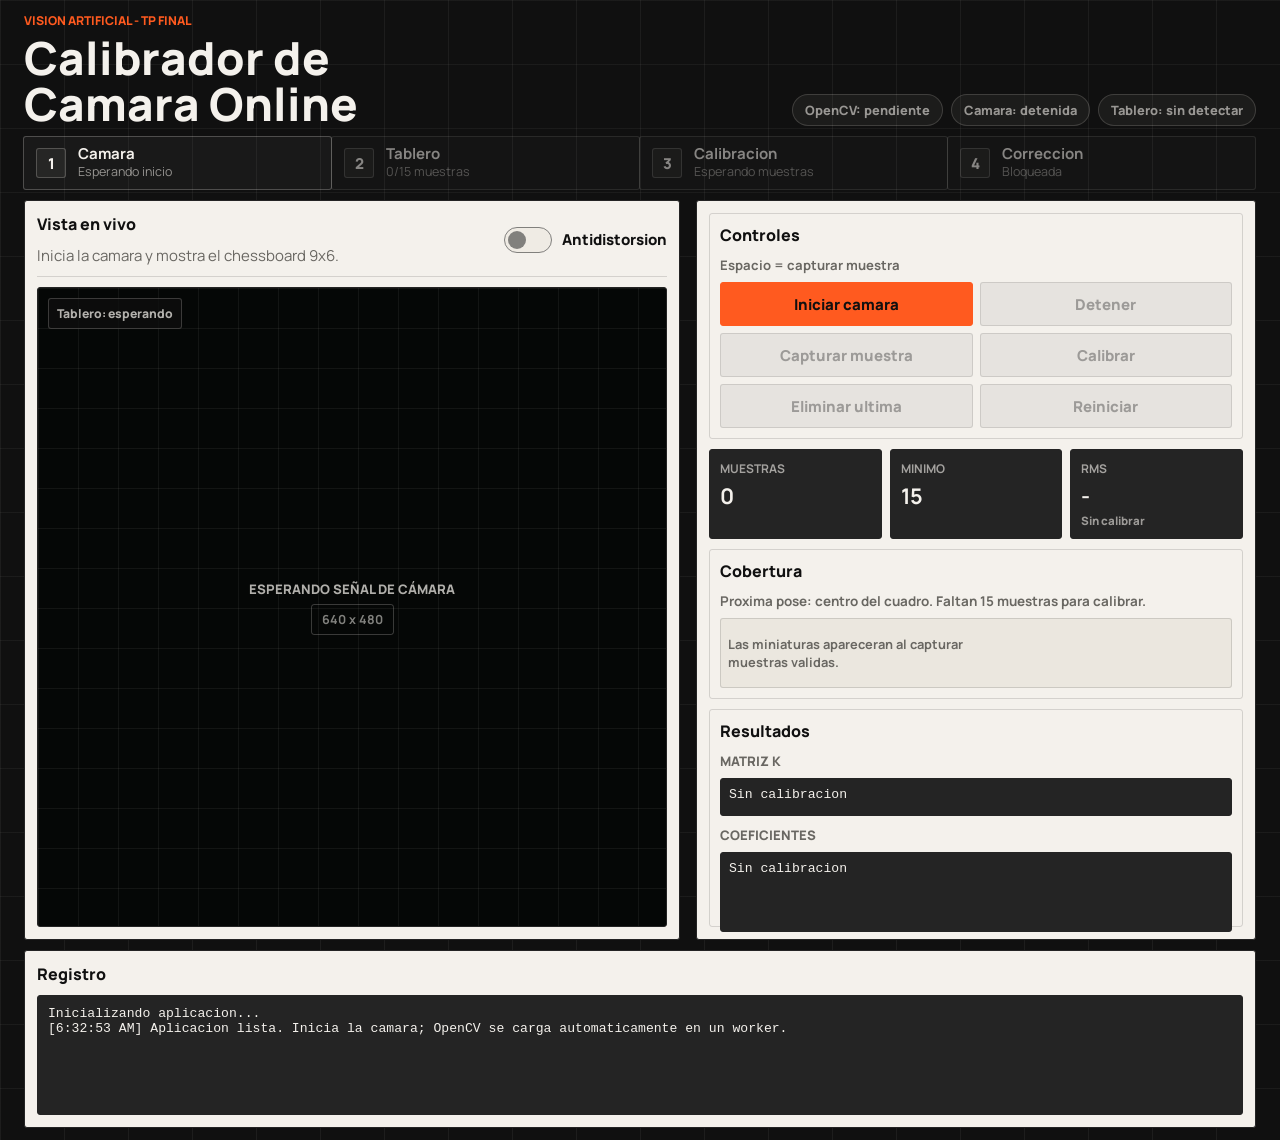
==== index.html @ 1c12c33b "init" ====
<!DOCTYPE html>
<html lang="es">
<head>
    <meta charset="UTF-8">
    <meta name="viewport" content="width=device-width, initial-scale=1.0">
    <title>Calibrador de Camara Online</title>
    <link rel="stylesheet" href="styles.css">
</head>
<body>
    <header class="app-header">
        <div>
            <p class="eyebrow">Vision Artificial - TP Final</p>
            <h1>Calibrador de Camara Online</h1>
        </div>
        <div class="status-stack" aria-live="polite">
            <span class="status-pill" id="opencvStatus">OpenCV: cargando</span>
            <span class="status-pill muted" id="cameraStatus">Camara: detenida</span>
            <span class="status-pill muted" id="boardStatus">Tablero: sin detectar</span>
        </div>
    </header>

    <section class="flow-strip" aria-label="Flujo de trabajo">
        <div class="flow-step active" data-step="camera">
            <span>1</span>
            <strong>Camara</strong>
            <small>Esperando inicio</small>
        </div>
        <div class="flow-step" data-step="board">
            <span>2</span>
            <strong>Tablero</strong>
            <small>0/15 muestras</small>
        </div>
        <div class="flow-step" data-step="calibration">
            <span>3</span>
            <strong>Calibracion</strong>
            <small>Esperando muestras</small>
        </div>
        <div class="flow-step" data-step="correction">
            <span>4</span>
            <strong>Correccion</strong>
            <small>Bloqueada</small>
        </div>
    </section>

    <main class="workspace">
        <section class="viewer-panel" aria-label="Vista de camara">
            <div class="viewer-toolbar">
                <div>
                    <h2>Vista en vivo</h2>
                    <p id="viewerHint">Inicia la camara y mostra el chessboard 9x6.</p>
                </div>
                <label class="switch-control" title="Disponible despues de calibrar">
                    <input type="checkbox" id="undistortToggle" disabled>
                    <span class="switch-track" aria-hidden="true"></span>
                    <span>Antidistorsion</span>
                </label>
            </div>

            <div class="canvas-shell">
                <video id="cameraVideo" playsinline muted></video>
                <canvas id="workCanvas" hidden></canvas>
                <canvas id="outputCanvas" width="640" height="480"></canvas>
                <div class="detection-badge" id="detectionBadge">Tablero: esperando</div>
                <div class="canvas-placeholder" aria-hidden="true">
                    <span>Esperando señal de cámara</span>
                    <strong>640 x 480</strong>
                </div>
            </div>

        </section>

        <aside class="side-panel" aria-label="Controles de calibracion">
            <section class="control-group">
                <h2>Controles</h2>
                <p class="control-hint">Espacio = capturar muestra</p>
                <div class="button-grid">
                    <button class="button-primary" id="startCameraBtn" disabled>Iniciar camara</button>
                    <button class="button-secondary" id="stopCameraBtn" disabled>Detener</button>
                    <button class="button-primary" id="captureBtn" disabled>Capturar muestra</button>
                    <button class="button-primary" id="calibrateBtn" disabled>Calibrar</button>
                    <button class="button-secondary" id="undoBtn" disabled>Eliminar ultima</button>
                    <button class="button-secondary" id="resetBtn" disabled>Reiniciar</button>
                </div>
            </section>

            <section class="metrics-grid" aria-label="Estado de muestras">
                <div class="metric-card">
                    <span>Muestras</span>
                    <strong id="sampleCount">0</strong>
                </div>
                <div class="metric-card">
                    <span>Minimo</span>
                    <strong id="minSamples">15</strong>
                </div>
                <div class="metric-card rms-card" id="rmsCard">
                    <span>RMS</span>
                    <strong id="rmsValue">-</strong>
                    <small id="rmsQuality">Sin calibrar</small>
                </div>
            </section>

            <section class="control-group coverage-card">
                <h2>Cobertura</h2>
                <p id="poseHint" class="coverage-hint">Proxima pose: centro del cuadro.</p>
                <div class="sample-strip" id="sampleStrip" aria-label="Muestras capturadas">
                    <span class="empty-strip">Las miniaturas apareceran al capturar muestras validas.</span>
                </div>
            </section>

            <section class="control-group results-card">
                <h2>Resultados</h2>
                <div class="result-box">
                    <h3>Matriz K</h3>
                    <div class="matrix-box empty" id="cameraMatrix">Sin calibracion</div>
                </div>
                <div class="result-box">
                    <h3>Coeficientes</h3>
                    <div class="coeff-grid empty" id="distCoeffs">Sin calibracion</div>
                </div>
            </section>
        </aside>
    </main>

    <section class="log-panel" aria-label="Registro de eventos">
        <h2>Registro</h2>
        <pre id="logOutput">Inicializando aplicacion...</pre>
    </section>

    <script type="module" src="js/main.js"></script>
</body>
</html>
---- styles.css ----
@import url('https://fonts.googleapis.com/css2?family=Manrope:wght@500;600;700;800&display=swap');

:root {
    color-scheme: light;
    --page-max: 1880px;
    --page-pad: 24px;
    --bg: #101010;
    --surface: #f4f1ec;
    --surface-soft: #ebe7df;
    --ink: #101010;
    --ink-on-dark: #f4f1ec;
    --muted: #696762;
    --line: #242424;
    --line-soft: rgba(16, 16, 16, 0.14);
    --accent: #ff5a1f;
    --accent-strong: #d8440b;
    --warn: #a95b00;
    --ok: #237a43;
    --danger: #b62525;
    --shadow: none;
    --radius: 3px;
}

* {
    box-sizing: border-box;
}

body {
    min-height: 100vh;
    margin: 0;
    font-family: 'Manrope', sans-serif;
    font-size: 15px;
    color: var(--ink-on-dark);
    background:
        linear-gradient(90deg, rgba(244, 241, 236, 0.06) 1px, transparent 1px),
        linear-gradient(180deg, rgba(244, 241, 236, 0.05) 1px, transparent 1px),
        var(--bg);
    background-size: 64px 64px, 64px 64px, auto;
}

button {
    min-height: 44px;
    border: 1px solid var(--line);
    border-radius: var(--radius);
    padding: 0 16px;
    font: inherit;
    font-weight: 800;
    color: var(--ink-on-dark);
    background: var(--line);
    cursor: pointer;
    transition: background 120ms ease, border-color 120ms ease, color 120ms ease;
}

button:hover:not(:disabled) {
    border-color: var(--accent);
    color: var(--ink);
    background: var(--accent);
}

.button-primary:not(:disabled) {
    border-color: var(--accent);
    color: var(--ink);
    background: var(--accent);
}

.button-primary:hover:not(:disabled) {
    border-color: var(--ink-on-dark);
    color: var(--ink-on-dark);
    background: var(--line);
}

.button-primary.is-ready:not(:disabled) {
    box-shadow: inset 0 0 0 2px var(--ink), 0 0 0 2px rgba(255, 90, 31, 0.32);
}

.button-secondary:not(:disabled) {
    color: var(--ink);
    background: transparent;
}

.button-secondary:hover:not(:disabled) {
    border-color: var(--line);
    color: var(--ink-on-dark);
    background: var(--line);
}

button:disabled {
    border-color: rgba(16, 16, 16, 0.12);
    color: rgba(16, 16, 16, 0.34);
    background: rgba(16, 16, 16, 0.06);
    cursor: not-allowed;
}

.app-header {
    display: flex;
    align-items: flex-end;
    justify-content: space-between;
    gap: 24px;
    max-width: var(--page-max);
    margin: 0 auto;
    padding: 12px var(--page-pad) 10px;
}

.eyebrow {
    margin: 0 0 6px;
    font-size: 0.76rem;
    font-weight: 800;
    letter-spacing: 0;
    color: var(--accent);
    text-transform: uppercase;
}

h1,
h2,
h3,
p {
    margin-top: 0;
}

h1 {
    margin-bottom: 0;
    max-width: 9em;
    font-size: 2.85rem;
    font-weight: 800;
    line-height: 1;
}

h2 {
    margin-bottom: 10px;
    font-size: 1rem;
    font-weight: 800;
}

h3 {
    margin-bottom: 8px;
    font-size: 0.82rem;
    font-weight: 800;
    color: var(--muted);
    text-transform: uppercase;
}

.status-stack {
    display: flex;
    flex-wrap: wrap;
    justify-content: flex-end;
    gap: 8px;
}

.status-pill {
    display: inline-flex;
    align-items: center;
    min-height: 32px;
    border: 1px solid rgba(244, 241, 236, 0.2);
    border-radius: 999px;
    padding: 0 12px;
    font-size: 0.8rem;
    font-weight: 800;
    color: #a7e8b8;
    background: rgba(35, 122, 67, 0.18);
}

.status-pill.muted {
    border-color: rgba(244, 241, 236, 0.16);
    color: rgba(244, 241, 236, 0.58);
    background: rgba(244, 241, 236, 0.05);
}

.status-pill.warn {
    border-color: rgba(255, 90, 31, 0.38);
    color: #ffb18e;
    background: rgba(255, 90, 31, 0.12);
}

.status-pill.danger {
    border-color: rgba(255, 103, 103, 0.38);
    color: #ffb0b0;
    background: rgba(182, 37, 37, 0.16);
}

.workspace {
    display: grid;
    grid-template-columns: minmax(0, 1fr) minmax(560px, 0.38fr);
    gap: 16px;
    align-items: stretch;
    max-width: var(--page-max);
    margin: 0 auto;
    padding: 0 var(--page-pad) 10px;
}

.flow-strip {
    display: grid;
    grid-template-columns: repeat(4, minmax(0, 1fr));
    gap: 0;
    max-width: var(--page-max);
    margin: 0 auto 10px;
    padding: 0 var(--page-pad);
}

.flow-step {
    display: grid;
    grid-template-columns: auto 1fr;
    column-gap: 12px;
    row-gap: 2px;
    align-items: center;
    border: 1px solid rgba(244, 241, 236, 0.18);
    border-radius: var(--radius);
    margin-left: -1px;
    padding: 9px 12px;
    background: rgba(244, 241, 236, 0.04);
    cursor: default;
    user-select: none;
}

.flow-step span {
    display: grid;
    grid-row: span 2;
    place-items: center;
    width: 30px;
    height: 30px;
    border: 1px solid rgba(244, 241, 236, 0.22);
    border-radius: var(--radius);
    font-weight: 800;
    color: var(--ink-on-dark);
    background: rgba(244, 241, 236, 0.06);
}

.flow-step strong {
    line-height: 1;
}

.flow-step small {
    color: rgba(244, 241, 236, 0.56);
}

.flow-step.active {
    border-color: rgba(255, 90, 31, 0.72);
    background: rgba(255, 90, 31, 0.11);
}

.flow-step.active span {
    border-color: var(--accent);
    color: var(--ink);
    background: var(--accent);
}

.flow-step.completed {
    border-color: rgba(167, 232, 184, 0.42);
    background: rgba(35, 122, 67, 0.14);
}

.flow-step.completed span {
    border-color: rgba(167, 232, 184, 0.5);
    color: #a7e8b8;
    background: rgba(35, 122, 67, 0.24);
}

.flow-step.unlocked {
    border-color: rgba(244, 241, 236, 0.24);
}

.flow-step.locked {
    opacity: 0.52;
}

.viewer-panel,
.side-panel,
.log-panel {
    border: 1px solid var(--line);
    border-radius: var(--radius);
    color: var(--ink);
    background: var(--surface);
    box-shadow: var(--shadow);
}

.viewer-panel {
    padding: 12px;
}

.viewer-toolbar {
    display: flex;
    align-items: center;
    justify-content: space-between;
    gap: 16px;
    margin-bottom: 10px;
    border-bottom: 1px solid var(--line-soft);
    padding-bottom: 10px;
}

.viewer-toolbar p,
.small-copy {
    margin-bottom: 0;
    color: var(--muted);
}

.canvas-shell {
    position: relative;
    display: grid;
    place-items: center;
    overflow: hidden;
    border: 1px solid var(--line);
    border-radius: var(--radius);
    background: #050706;
    height: clamp(390px, calc(100vh - 245px), 640px);
    transition: border-color 140ms ease, box-shadow 140ms ease;
}

.canvas-shell.detect-searching {
    border-color: rgba(255, 177, 142, 0.62);
}

.canvas-shell.detect-detected {
    border-color: #54d783;
    box-shadow: inset 0 0 0 2px rgba(84, 215, 131, 0.38);
}

.canvas-shell.detect-error {
    border-color: #ff6b6b;
}

.canvas-shell::before {
    content: '';
    position: absolute;
    inset: 0;
    background:
        linear-gradient(90deg, rgba(244, 241, 236, 0.06) 1px, transparent 1px),
        linear-gradient(180deg, rgba(244, 241, 236, 0.06) 1px, transparent 1px);
    background-size: 40px 40px;
}

.canvas-placeholder {
    position: absolute;
    z-index: 2;
    display: grid;
    place-items: center;
    gap: 6px;
    color: rgba(244, 241, 236, 0.72);
    text-align: center;
    pointer-events: none;
    transition: opacity 160ms ease;
}

.canvas-placeholder span {
    font-size: 0.82rem;
    font-weight: 800;
    text-transform: uppercase;
}

.canvas-placeholder strong {
    border: 1px solid rgba(244, 241, 236, 0.22);
    border-radius: var(--radius);
    padding: 6px 10px;
    font-size: 0.78rem;
    color: rgba(244, 241, 236, 0.52);
}

.detection-badge {
    position: absolute;
    top: 10px;
    left: 10px;
    z-index: 3;
    border: 1px solid rgba(244, 241, 236, 0.2);
    border-radius: var(--radius);
    padding: 6px 8px;
    font-size: 0.76rem;
    font-weight: 800;
    color: rgba(244, 241, 236, 0.72);
    background: rgba(16, 16, 16, 0.74);
}

.detect-searching .detection-badge {
    border-color: rgba(255, 90, 31, 0.48);
    color: #ffb18e;
}

.detect-detected .detection-badge {
    border-color: rgba(84, 215, 131, 0.58);
    color: #a7e8b8;
}

.detect-error .detection-badge {
    border-color: rgba(255, 107, 107, 0.6);
    color: #ffb0b0;
}

.canvas-shell.is-live::before,
.canvas-shell.is-live .canvas-placeholder {
    opacity: 0;
}

#cameraVideo {
    display: none;
}

#outputCanvas {
    position: relative;
    z-index: 1;
    width: 100%;
    height: 100%;
    object-fit: contain;
}

.side-panel {
    display: grid;
    grid-template-rows: auto auto auto 1fr;
    gap: 10px;
    padding: 12px;
}

.results-card {
    display: flex;
    flex-direction: column;
    min-height: 0;
}

.results-card .result-box:last-of-type {
    flex: 1;
    min-height: 0;
}

.results-card .result-box:last-of-type .coeff-grid {
    height: 100%;
}

.control-group {
    border: 1px solid var(--line-soft);
    border-radius: var(--radius);
    padding: 10px;
    background: transparent;
}

.button-grid {
    display: grid;
    grid-template-columns: repeat(2, minmax(0, 1fr));
    gap: 7px;
}

.control-hint {
    margin-bottom: 8px;
    color: var(--muted);
    font-size: 0.82rem;
    font-weight: 700;
}

.button-grid.compact {
    grid-template-columns: 1fr;
}

.metrics-grid {
    display: grid;
    grid-template-columns: repeat(3, minmax(0, 1fr));
    gap: 8px;
}

.metric-card {
    border: 1px solid var(--line);
    border-radius: var(--radius);
    padding: 10px;
    background: var(--line);
    color: var(--ink-on-dark);
}

.metric-card span {
    display: block;
    margin-bottom: 4px;
    font-size: 0.75rem;
    font-weight: 700;
    color: rgba(244, 241, 236, 0.62);
    text-transform: uppercase;
}

.metric-card strong {
    font-size: 1.35rem;
}

.metric-card small {
    display: block;
    margin-top: 3px;
    font-size: 0.72rem;
    font-weight: 800;
    color: rgba(244, 241, 236, 0.58);
}

.rms-card.rms-good {
    border-color: rgba(84, 215, 131, 0.8);
}

.rms-card.rms-good small {
    color: #a7e8b8;
}

.rms-card.rms-warn {
    border-color: rgba(255, 190, 92, 0.82);
}

.rms-card.rms-warn small {
    color: #ffd08a;
}

.rms-card.rms-bad {
    border-color: rgba(255, 107, 107, 0.82);
}

.rms-card.rms-bad small {
    color: #ffb0b0;
}

.coverage-card {
    min-height: 0;
}

.coverage-hint {
    margin-bottom: 8px;
    color: var(--muted);
    font-size: 0.84rem;
    font-weight: 700;
}

.sample-strip {
    display: grid;
    grid-auto-columns: 70px;
    grid-auto-flow: column;
    gap: 7px;
    overflow-x: auto;
    border: 1px solid var(--line-soft);
    border-radius: var(--radius);
    padding: 7px;
    min-height: 70px;
    background: var(--surface-soft);
}

.empty-strip {
    align-self: center;
    min-width: 250px;
    color: var(--muted);
    font-size: 0.8rem;
    font-weight: 700;
}

.sample-thumb {
    position: relative;
    overflow: hidden;
    border: 1px solid var(--line-soft);
    border-radius: var(--radius);
    background: var(--line);
}

.sample-thumb img {
    display: block;
    width: 70px;
    height: 48px;
    object-fit: cover;
}

.sample-thumb span {
    position: absolute;
    right: 4px;
    bottom: 4px;
    display: grid;
    place-items: center;
    min-width: 18px;
    height: 18px;
    border-radius: 999px;
    font-size: 0.68rem;
    font-weight: 800;
    color: var(--ink);
    background: var(--accent);
}

.result-box {
    margin-bottom: 10px;
}

pre {
    overflow: auto;
    min-height: 38px;
    max-height: 118px;
    margin: 0;
    border: 1px solid var(--line);
    border-radius: var(--radius);
    padding: 10px;
    font-family: ui-monospace, SFMono-Regular, Menlo, Consolas, monospace;
    font-size: 0.82rem;
    color: var(--ink-on-dark);
    background: var(--line);
}

.matrix-box,
.coeff-grid {
    overflow: auto;
    min-height: 38px;
    border: 1px solid var(--line);
    border-radius: var(--radius);
    padding: 8px;
    color: var(--ink-on-dark);
    background: var(--line);
}

.matrix-box.empty,
.coeff-grid.empty {
    font-family: ui-monospace, SFMono-Regular, Menlo, Consolas, monospace;
    font-size: 0.82rem;
}

.matrix-grid {
    display: grid;
    grid-template-columns: repeat(3, minmax(0, 1fr));
    gap: 6px;
}

.matrix-cell,
.coeff-item {
    border: 1px solid rgba(244, 241, 236, 0.12);
    border-radius: var(--radius);
    padding: 7px;
    background: rgba(244, 241, 236, 0.05);
}

.matrix-cell span,
.coeff-item span {
    display: block;
    margin-bottom: 4px;
    font-size: 0.68rem;
    font-weight: 800;
    color: rgba(244, 241, 236, 0.54);
    text-transform: uppercase;
}

.matrix-cell.labeled span,
.coeff-item span {
    color: #ffb18e;
}

.matrix-cell strong,
.coeff-item strong {
    display: block;
    overflow: hidden;
    font-family: ui-monospace, SFMono-Regular, Menlo, Consolas, monospace;
    font-size: 0.78rem;
    font-weight: 800;
    text-overflow: ellipsis;
}

.coeff-grid:not(.empty) {
    display: grid;
    grid-template-columns: repeat(5, minmax(0, 1fr));
    gap: 6px;
}

.switch-control {
    display: inline-flex;
    align-items: center;
    gap: 10px;
    font-weight: 800;
    color: var(--ink);
    cursor: pointer;
}

.switch-control input {
    position: absolute;
    opacity: 0;
    pointer-events: none;
}

.switch-track {
    position: relative;
    width: 48px;
    height: 26px;
    border: 1px solid var(--line);
    border-radius: 999px;
    background: var(--surface-soft);
}

.switch-track::after {
    content: '';
    position: absolute;
    top: 3px;
    left: 3px;
    width: 18px;
    height: 18px;
    border-radius: 50%;
    background: var(--line);
    transition: transform 160ms ease;
}

.switch-control input:checked + .switch-track {
    background: var(--accent);
}

.switch-control input:checked + .switch-track::after {
    transform: translateX(22px);
}

.switch-control input:disabled + .switch-track {
    opacity: 0.55;
}

.log-panel {
    max-width: calc(var(--page-max) - (var(--page-pad) * 2));
    margin: 0 auto 12px;
    padding: 12px;
    width: calc(100% - (var(--page-pad) * 2));
}

#logOutput {
    width: 100%;
    height: clamp(96px, calc(100vh - 780px), 160px);
    min-height: 96px;
    max-height: 160px;
}

@media (min-width: 1600px) {
    body {
        font-size: 16px;
    }

    h1 {
        font-size: 3.25rem;
    }

    .workspace {
        grid-template-columns: minmax(0, 1fr) 620px;
    }

    #logOutput {
        height: clamp(110px, calc(100vh - 800px), 180px);
        min-height: 110px;
        max-height: 180px;
    }
}

@media (max-width: 1060px) {
    .app-header {
        align-items: flex-start;
        flex-direction: column;
    }

    .status-stack {
        justify-content: flex-start;
    }

    .workspace {
        grid-template-columns: 1fr;
    }

    .flow-strip {
        grid-template-columns: repeat(2, minmax(0, 1fr));
    }

    .side-panel {
        display: grid;
        grid-template-columns: repeat(2, minmax(0, 1fr));
        grid-template-rows: none;
    }

    .metrics-grid {
        grid-column: 1 / -1;
    }

    .results-card {
        grid-column: 1 / -1;
    }
}

@media (max-width: 720px) {
    :root {
        --page-pad: 14px;
    }

    .app-header,
    .flow-strip,
    .workspace,
    .log-panel {
        padding-left: var(--page-pad);
        padding-right: var(--page-pad);
    }

    .viewer-toolbar,
    .side-panel {
        display: flex;
        align-items: stretch;
        flex-direction: column;
    }

    h1 {
        font-size: 3rem;
    }

    .button-grid,
    .metrics-grid,
    .flow-strip {
        grid-template-columns: 1fr;
    }

    .canvas-shell {
        height: auto;
        aspect-ratio: 4 / 3;
    }
}
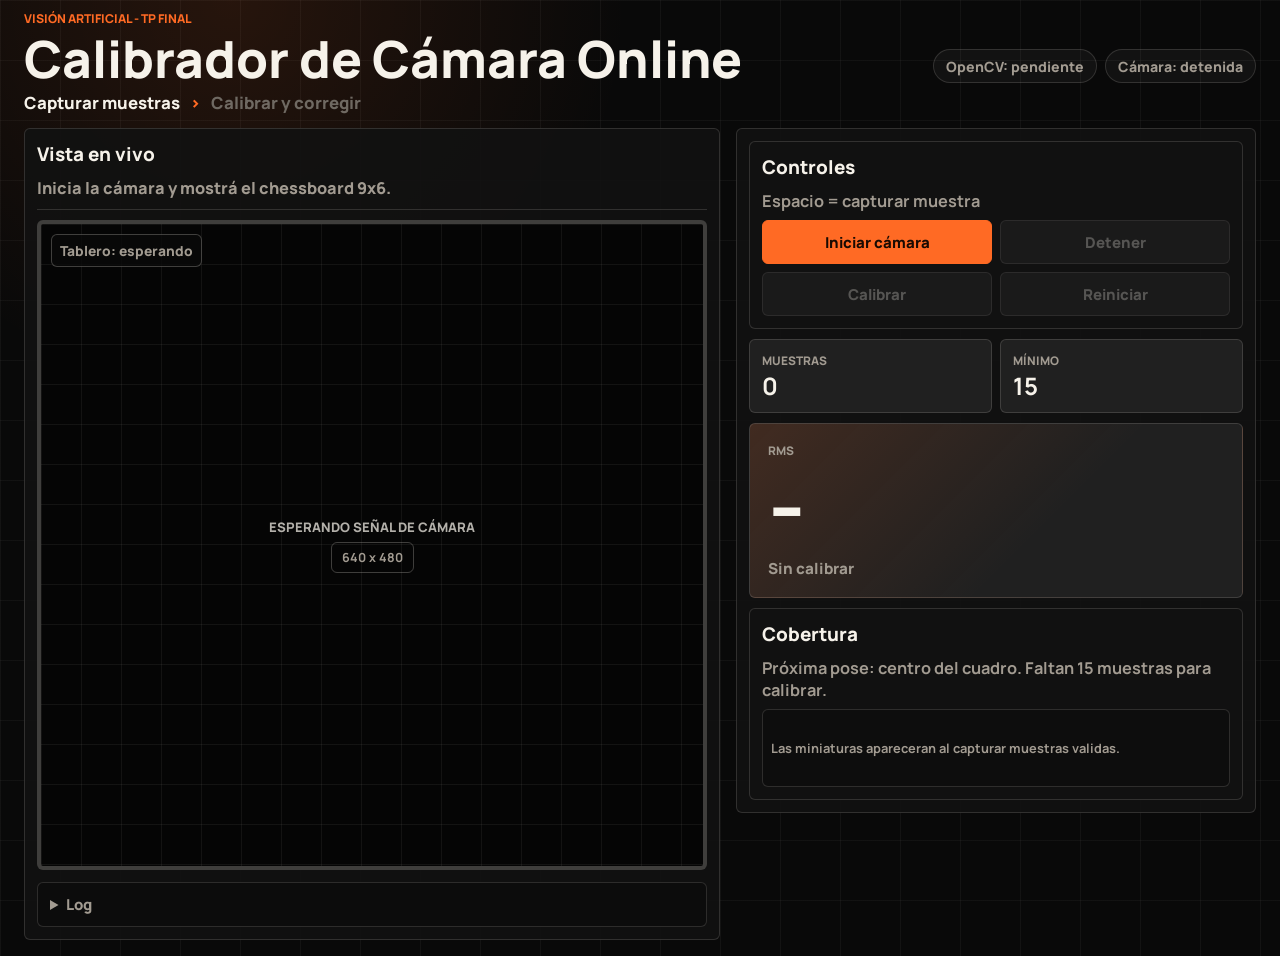
==== commit d11b2d71: "update: calibrator redesign Redesigns the calibrator screen around the live camera, RMS metric, segm" ====
--- a/index.html
+++ b/index.html
@@ -6,54 +6,31 @@
     <title>Calibrador de Camara Online</title>
     <link rel="stylesheet" href="styles.css">
 </head>
-<body>
+<body class="phase-capture">
     <header class="app-header">
         <div>
-            <p class="eyebrow">Vision Artificial - TP Final</p>
-            <h1>Calibrador de Camara Online</h1>
+            <p class="eyebrow">Visión Artificial - TP Final</p>
+            <h1>Calibrador de Cámara Online</h1>
         </div>
         <div class="status-stack" aria-live="polite">
             <span class="status-pill" id="opencvStatus">OpenCV: cargando</span>
-            <span class="status-pill muted" id="cameraStatus">Camara: detenida</span>
-            <span class="status-pill muted" id="boardStatus">Tablero: sin detectar</span>
+            <span class="status-pill muted" id="cameraStatus">Cámara: detenida</span>
         </div>
     </header>
 
-    <section class="flow-strip" aria-label="Flujo de trabajo">
-        <div class="flow-step active" data-step="camera">
-            <span>1</span>
-            <strong>Camara</strong>
-            <small>Esperando inicio</small>
-        </div>
-        <div class="flow-step" data-step="board">
-            <span>2</span>
-            <strong>Tablero</strong>
-            <small>0/15 muestras</small>
-        </div>
-        <div class="flow-step" data-step="calibration">
-            <span>3</span>
-            <strong>Calibracion</strong>
-            <small>Esperando muestras</small>
-        </div>
-        <div class="flow-step" data-step="correction">
-            <span>4</span>
-            <strong>Correccion</strong>
-            <small>Bloqueada</small>
-        </div>
+    <section class="flow-breadcrumb" aria-label="Flujo de trabajo">
+        <span class="flow-phase active" data-phase="capture">Capturar muestras</span>
+        <span class="flow-separator" aria-hidden="true">›</span>
+        <span class="flow-phase" data-phase="calibrate">Calibrar y corregir</span>
     </section>
 
     <main class="workspace">
-        <section class="viewer-panel" aria-label="Vista de camara">
+        <section class="viewer-panel" aria-label="Vista de cámara">
             <div class="viewer-toolbar">
                 <div>
                     <h2>Vista en vivo</h2>
-                    <p id="viewerHint">Inicia la camara y mostra el chessboard 9x6.</p>
+                    <p id="viewerHint">Inicia la cámara y mostr&aacute; el chessboard 9x6.</p>
                 </div>
-                <label class="switch-control" title="Disponible despues de calibrar">
-                    <input type="checkbox" id="undistortToggle" disabled>
-                    <span class="switch-track" aria-hidden="true"></span>
-                    <span>Antidistorsion</span>
-                </label>
             </div>
 
             <div class="canvas-shell">
@@ -67,18 +44,29 @@
                 </div>
             </div>
 
+            <section class="correction-panel" id="correctionPanel" hidden aria-label="Antidistorsión">
+                <input type="checkbox" id="undistortToggle" disabled hidden>
+                <p>Antidistorsión</p>
+                <div class="segmented-control" role="group" aria-label="Vista original o corregida">
+                    <button type="button" class="segment-option active" id="originalViewBtn">Original</button>
+                    <button type="button" class="segment-option" id="correctedViewBtn">Corregido</button>
+                </div>
+            </section>
+
+            <details class="log-panel" aria-label="Log de eventos">
+                <summary>Log</summary>
+                <pre id="logOutput">Inicializando aplicación...</pre>
+            </details>
         </section>
 
-        <aside class="side-panel" aria-label="Controles de calibracion">
+        <aside class="side-panel" aria-label="Controles de calibración">
             <section class="control-group">
                 <h2>Controles</h2>
                 <p class="control-hint">Espacio = capturar muestra</p>
                 <div class="button-grid">
-                    <button class="button-primary" id="startCameraBtn" disabled>Iniciar camara</button>
+                    <button class="button-primary" id="startCameraBtn" disabled>Iniciar cámara</button>
                     <button class="button-secondary" id="stopCameraBtn" disabled>Detener</button>
-                    <button class="button-primary" id="captureBtn" disabled>Capturar muestra</button>
                     <button class="button-primary" id="calibrateBtn" disabled>Calibrar</button>
-                    <button class="button-secondary" id="undoBtn" disabled>Eliminar ultima</button>
                     <button class="button-secondary" id="resetBtn" disabled>Reiniciar</button>
                 </div>
             </section>
@@ -89,14 +77,15 @@
                     <strong id="sampleCount">0</strong>
                 </div>
                 <div class="metric-card">
-                    <span>Minimo</span>
+                    <span>Mínimo</span>
                     <strong id="minSamples">15</strong>
                 </div>
-                <div class="metric-card rms-card" id="rmsCard">
-                    <span>RMS</span>
-                    <strong id="rmsValue">-</strong>
-                    <small id="rmsQuality">Sin calibrar</small>
-                </div>
+            </section>
+
+            <section class="rms-hero rms-card" id="rmsCard" aria-label="Calidad de calibración">
+                <span>RMS</span>
+                <strong id="rmsValue">-</strong>
+                <small id="rmsQuality">Esperando muestras</small>
             </section>
 
             <section class="control-group coverage-card">
@@ -107,25 +96,20 @@
                 </div>
             </section>
 
-            <section class="control-group results-card">
+            <section class="control-group results-card" id="resultsCard" hidden>
                 <h2>Resultados</h2>
                 <div class="result-box">
                     <h3>Matriz K</h3>
-                    <div class="matrix-box empty" id="cameraMatrix">Sin calibracion</div>
+                    <div class="matrix-box empty" id="cameraMatrix">Sin calibración</div>
                 </div>
                 <div class="result-box">
                     <h3>Coeficientes</h3>
-                    <div class="coeff-grid empty" id="distCoeffs">Sin calibracion</div>
+                    <div class="coeff-grid empty" id="distCoeffs">Sin calibración</div>
                 </div>
             </section>
         </aside>
     </main>
 
-    <section class="log-panel" aria-label="Registro de eventos">
-        <h2>Registro</h2>
-        <pre id="logOutput">Inicializando aplicacion...</pre>
-    </section>
-
     <script type="module" src="js/main.js"></script>
 </body>
 </html>
--- a/styles.css
+++ b/styles.css
@@ -1,28 +1,32 @@
 @import url('https://fonts.googleapis.com/css2?family=Manrope:wght@500;600;700;800&display=swap');
 
 :root {
-    color-scheme: light;
+    color-scheme: dark;
     --page-max: 1880px;
     --page-pad: 24px;
-    --bg: #101010;
-    --surface: #f4f1ec;
-    --surface-soft: #ebe7df;
-    --ink: #101010;
-    --ink-on-dark: #f4f1ec;
-    --muted: #696762;
-    --line: #242424;
-    --line-soft: rgba(16, 16, 16, 0.14);
-    --accent: #ff5a1f;
-    --accent-strong: #d8440b;
-    --warn: #a95b00;
-    --ok: #237a43;
-    --danger: #b62525;
-    --shadow: none;
-    --radius: 3px;
+    --bg: #090909;
+    --panel: #121212;
+    --panel-soft: #181818;
+    --panel-strong: #202020;
+    --ink: #f6f2ea;
+    --muted: #a29b91;
+    --muted-soft: #6f6962;
+    --line: rgba(246, 242, 234, 0.14);
+    --line-strong: rgba(246, 242, 234, 0.24);
+    --accent: #ff6a24;
+    --accent-strong: #ff8b4a;
+    --ok: #55d57f;
+    --warn: #ffc15a;
+    --danger: #ff6b6b;
+    --radius: 6px;
 }
 
 * {
     box-sizing: border-box;
+}
+
+[hidden] {
+    display: none !important;
 }
 
 body {
@@ -30,47 +34,47 @@
     margin: 0;
     font-family: 'Manrope', sans-serif;
     font-size: 15px;
-    color: var(--ink-on-dark);
+    color: var(--ink);
     background:
-        linear-gradient(90deg, rgba(244, 241, 236, 0.06) 1px, transparent 1px),
-        linear-gradient(180deg, rgba(244, 241, 236, 0.05) 1px, transparent 1px),
+        radial-gradient(circle at 18% 0%, rgba(255, 106, 36, 0.12), transparent 28%),
+        linear-gradient(90deg, rgba(246, 242, 234, 0.045) 1px, transparent 1px),
+        linear-gradient(180deg, rgba(246, 242, 234, 0.04) 1px, transparent 1px),
         var(--bg);
-    background-size: 64px 64px, 64px 64px, auto;
+    background-size: auto, 60px 60px, 60px 60px, auto;
 }
 
 button {
     min-height: 44px;
-    border: 1px solid var(--line);
+    border: 1px solid var(--line-strong);
     border-radius: var(--radius);
     padding: 0 16px;
     font: inherit;
     font-weight: 800;
-    color: var(--ink-on-dark);
-    background: var(--line);
+    color: var(--ink);
+    background: var(--panel-strong);
     cursor: pointer;
-    transition: background 120ms ease, border-color 120ms ease, color 120ms ease;
+    transition: background 140ms ease, border-color 140ms ease, color 140ms ease, transform 140ms ease;
 }
 
 button:hover:not(:disabled) {
     border-color: var(--accent);
-    color: var(--ink);
-    background: var(--accent);
+    transform: translateY(-1px);
 }
 
 .button-primary:not(:disabled) {
     border-color: var(--accent);
-    color: var(--ink);
+    color: #180a02;
     background: var(--accent);
 }
 
-.button-primary:hover:not(:disabled) {
-    border-color: var(--ink-on-dark);
-    color: var(--ink-on-dark);
-    background: var(--line);
-}
-
+.button-primary:hover:not(:disabled),
 .button-primary.is-ready:not(:disabled) {
-    box-shadow: inset 0 0 0 2px var(--ink), 0 0 0 2px rgba(255, 90, 31, 0.32);
+    border-color: var(--accent-strong);
+    background: var(--accent-strong);
+}
+
+.button-primary.is-ready:not(:disabled) {
+    box-shadow: 0 0 0 3px rgba(255, 106, 36, 0.18);
 }
 
 .button-secondary:not(:disabled) {
@@ -79,16 +83,45 @@
 }
 
 .button-secondary:hover:not(:disabled) {
-    border-color: var(--line);
-    color: var(--ink-on-dark);
-    background: var(--line);
+    color: #180a02;
+    background: var(--accent);
 }
 
 button:disabled {
-    border-color: rgba(16, 16, 16, 0.12);
-    color: rgba(16, 16, 16, 0.34);
-    background: rgba(16, 16, 16, 0.06);
+    border-color: rgba(246, 242, 234, 0.08);
+    color: rgba(246, 242, 234, 0.28);
+    background: rgba(246, 242, 234, 0.04);
     cursor: not-allowed;
+}
+
+h1,
+h2,
+h3,
+p {
+    margin-top: 0;
+}
+
+h1 {
+    margin-bottom: 0;
+    max-width: none;
+    font-size: clamp(2.4rem, 4vw, 4rem);
+    font-weight: 800;
+    line-height: 0.98;
+    white-space: nowrap;
+}
+
+h2 {
+    margin-bottom: 10px;
+    font-size: 1.18rem;
+    font-weight: 800;
+}
+
+h3 {
+    margin-bottom: 8px;
+    font-size: 0.76rem;
+    font-weight: 800;
+    color: var(--muted);
+    text-transform: uppercase;
 }
 
 .app-header {
@@ -98,7 +131,7 @@
     gap: 24px;
     max-width: var(--page-max);
     margin: 0 auto;
-    padding: 12px var(--page-pad) 10px;
+    padding: 10px var(--page-pad) 8px;
 }
 
 .eyebrow {
@@ -107,35 +140,6 @@
     font-weight: 800;
     letter-spacing: 0;
     color: var(--accent);
-    text-transform: uppercase;
-}
-
-h1,
-h2,
-h3,
-p {
-    margin-top: 0;
-}
-
-h1 {
-    margin-bottom: 0;
-    max-width: 9em;
-    font-size: 2.85rem;
-    font-weight: 800;
-    line-height: 1;
-}
-
-h2 {
-    margin-bottom: 10px;
-    font-size: 1rem;
-    font-weight: 800;
-}
-
-h3 {
-    margin-bottom: 8px;
-    font-size: 0.82rem;
-    font-weight: 800;
-    color: var(--muted);
     text-transform: uppercase;
 }
 
@@ -149,127 +153,78 @@
 .status-pill {
     display: inline-flex;
     align-items: center;
-    min-height: 32px;
-    border: 1px solid rgba(244, 241, 236, 0.2);
+    min-height: 34px;
+    border: 1px solid rgba(85, 213, 127, 0.42);
     border-radius: 999px;
     padding: 0 12px;
-    font-size: 0.8rem;
-    font-weight: 800;
-    color: #a7e8b8;
-    background: rgba(35, 122, 67, 0.18);
+    font-size: 0.88rem;
+    font-weight: 800;
+    color: #baf1ca;
+    background: rgba(85, 213, 127, 0.12);
 }
 
 .status-pill.muted {
-    border-color: rgba(244, 241, 236, 0.16);
-    color: rgba(244, 241, 236, 0.58);
-    background: rgba(244, 241, 236, 0.05);
+    border-color: var(--line);
+    color: var(--muted);
+    background: rgba(246, 242, 234, 0.04);
 }
 
 .status-pill.warn {
-    border-color: rgba(255, 90, 31, 0.38);
-    color: #ffb18e;
-    background: rgba(255, 90, 31, 0.12);
+    border-color: rgba(255, 193, 90, 0.42);
+    color: #ffcf82;
+    background: rgba(255, 193, 90, 0.1);
 }
 
 .status-pill.danger {
-    border-color: rgba(255, 103, 103, 0.38);
-    color: #ffb0b0;
-    background: rgba(182, 37, 37, 0.16);
+    border-color: rgba(255, 107, 107, 0.42);
+    color: #ffabab;
+    background: rgba(255, 107, 107, 0.1);
+}
+
+.flow-breadcrumb {
+    display: flex;
+    align-items: center;
+    gap: 10px;
+    max-width: var(--page-max);
+    margin: 0 auto 14px;
+    padding: 0 var(--page-pad);
+    color: var(--muted-soft);
+    font-size: 1.05rem;
+    font-weight: 800;
+}
+
+.flow-phase {
+    color: var(--muted-soft);
+}
+
+.flow-phase.active {
+    color: var(--ink);
+}
+
+.flow-separator {
+    color: var(--accent);
 }
 
 .workspace {
     display: grid;
-    grid-template-columns: minmax(0, 1fr) minmax(560px, 0.38fr);
+    grid-template-columns: minmax(0, 1fr) minmax(420px, 520px);
     gap: 16px;
-    align-items: stretch;
+    align-items: start;
     max-width: var(--page-max);
     margin: 0 auto;
-    padding: 0 var(--page-pad) 10px;
-}
-
-.flow-strip {
-    display: grid;
-    grid-template-columns: repeat(4, minmax(0, 1fr));
-    gap: 0;
-    max-width: var(--page-max);
-    margin: 0 auto 10px;
-    padding: 0 var(--page-pad);
-}
-
-.flow-step {
-    display: grid;
-    grid-template-columns: auto 1fr;
-    column-gap: 12px;
-    row-gap: 2px;
-    align-items: center;
-    border: 1px solid rgba(244, 241, 236, 0.18);
-    border-radius: var(--radius);
-    margin-left: -1px;
-    padding: 9px 12px;
-    background: rgba(244, 241, 236, 0.04);
-    cursor: default;
-    user-select: none;
-}
-
-.flow-step span {
-    display: grid;
-    grid-row: span 2;
-    place-items: center;
-    width: 30px;
-    height: 30px;
-    border: 1px solid rgba(244, 241, 236, 0.22);
-    border-radius: var(--radius);
-    font-weight: 800;
-    color: var(--ink-on-dark);
-    background: rgba(244, 241, 236, 0.06);
-}
-
-.flow-step strong {
-    line-height: 1;
-}
-
-.flow-step small {
-    color: rgba(244, 241, 236, 0.56);
-}
-
-.flow-step.active {
-    border-color: rgba(255, 90, 31, 0.72);
-    background: rgba(255, 90, 31, 0.11);
-}
-
-.flow-step.active span {
-    border-color: var(--accent);
-    color: var(--ink);
-    background: var(--accent);
-}
-
-.flow-step.completed {
-    border-color: rgba(167, 232, 184, 0.42);
-    background: rgba(35, 122, 67, 0.14);
-}
-
-.flow-step.completed span {
-    border-color: rgba(167, 232, 184, 0.5);
-    color: #a7e8b8;
-    background: rgba(35, 122, 67, 0.24);
-}
-
-.flow-step.unlocked {
-    border-color: rgba(244, 241, 236, 0.24);
-}
-
-.flow-step.locked {
-    opacity: 0.52;
+    padding: 0 var(--page-pad) 16px;
 }
 
 .viewer-panel,
 .side-panel,
+.control-group,
+.metric-card,
+.rms-hero,
 .log-panel {
+    min-width: 0;
     border: 1px solid var(--line);
     border-radius: var(--radius);
-    color: var(--ink);
-    background: var(--surface);
-    box-shadow: var(--shadow);
+    background: rgba(18, 18, 18, 0.92);
 }
 
 .viewer-panel {
@@ -278,18 +233,22 @@
 
 .viewer-toolbar {
     display: flex;
-    align-items: center;
+    align-items: flex-start;
     justify-content: space-between;
     gap: 16px;
     margin-bottom: 10px;
-    border-bottom: 1px solid var(--line-soft);
+    border-bottom: 1px solid var(--line);
     padding-bottom: 10px;
 }
 
 .viewer-toolbar p,
-.small-copy {
+.small-copy,
+.control-hint,
+.coverage-hint {
     margin-bottom: 0;
     color: var(--muted);
+    font-size: 1.02rem;
+    font-weight: 800;
 }
 
 .canvas-shell {
@@ -297,24 +256,26 @@
     display: grid;
     place-items: center;
     overflow: hidden;
-    border: 1px solid var(--line);
-    border-radius: var(--radius);
-    background: #050706;
-    height: clamp(390px, calc(100vh - 245px), 640px);
+    border: 4px solid var(--line-strong);
+    border-radius: var(--radius);
+    background: #050505;
+    height: clamp(390px, calc(100vh - 250px), 690px);
     transition: border-color 140ms ease, box-shadow 140ms ease;
 }
 
 .canvas-shell.detect-searching {
-    border-color: rgba(255, 177, 142, 0.62);
+    border-color: rgba(255, 106, 36, 0.7);
+    box-shadow: 0 0 0 3px rgba(255, 106, 36, 0.14), inset 0 0 0 2px rgba(255, 106, 36, 0.18);
 }
 
 .canvas-shell.detect-detected {
-    border-color: #54d783;
-    box-shadow: inset 0 0 0 2px rgba(84, 215, 131, 0.38);
+    border-color: rgba(85, 213, 127, 0.82);
+    box-shadow: 0 0 0 3px rgba(85, 213, 127, 0.14), inset 0 0 0 2px rgba(85, 213, 127, 0.28);
 }
 
 .canvas-shell.detect-error {
-    border-color: #ff6b6b;
+    border-color: rgba(255, 107, 107, 0.82);
+    box-shadow: 0 0 0 3px rgba(255, 107, 107, 0.14), inset 0 0 0 2px rgba(255, 107, 107, 0.22);
 }
 
 .canvas-shell::before {
@@ -322,8 +283,8 @@
     position: absolute;
     inset: 0;
     background:
-        linear-gradient(90deg, rgba(244, 241, 236, 0.06) 1px, transparent 1px),
-        linear-gradient(180deg, rgba(244, 241, 236, 0.06) 1px, transparent 1px);
+        linear-gradient(90deg, rgba(246, 242, 234, 0.06) 1px, transparent 1px),
+        linear-gradient(180deg, rgba(246, 242, 234, 0.06) 1px, transparent 1px);
     background-size: 40px 40px;
 }
 
@@ -333,7 +294,7 @@
     display: grid;
     place-items: center;
     gap: 6px;
-    color: rgba(244, 241, 236, 0.72);
+    color: rgba(246, 242, 234, 0.72);
     text-align: center;
     pointer-events: none;
     transition: opacity 160ms ease;
@@ -346,11 +307,11 @@
 }
 
 .canvas-placeholder strong {
-    border: 1px solid rgba(244, 241, 236, 0.22);
+    border: 1px solid var(--line-strong);
     border-radius: var(--radius);
     padding: 6px 10px;
     font-size: 0.78rem;
-    color: rgba(244, 241, 236, 0.52);
+    color: var(--muted);
 }
 
 .detection-badge {
@@ -358,28 +319,28 @@
     top: 10px;
     left: 10px;
     z-index: 3;
-    border: 1px solid rgba(244, 241, 236, 0.2);
+    border: 1px solid var(--line-strong);
     border-radius: var(--radius);
     padding: 6px 8px;
-    font-size: 0.76rem;
-    font-weight: 800;
-    color: rgba(244, 241, 236, 0.72);
-    background: rgba(16, 16, 16, 0.74);
+    font-size: 0.86rem;
+    font-weight: 800;
+    color: var(--muted);
+    background: rgba(9, 9, 9, 0.78);
 }
 
 .detect-searching .detection-badge {
-    border-color: rgba(255, 90, 31, 0.48);
-    color: #ffb18e;
+    border-color: rgba(255, 106, 36, 0.56);
+    color: #ffbd99;
 }
 
 .detect-detected .detection-badge {
-    border-color: rgba(84, 215, 131, 0.58);
-    color: #a7e8b8;
+    border-color: rgba(85, 213, 127, 0.62);
+    color: #baf1ca;
 }
 
 .detect-error .detection-badge {
-    border-color: rgba(255, 107, 107, 0.6);
-    color: #ffb0b0;
+    border-color: rgba(255, 107, 107, 0.62);
+    color: #ffabab;
 }
 
 .canvas-shell.is-live::before,
@@ -399,138 +360,163 @@
     object-fit: contain;
 }
 
+.correction-panel {
+    display: grid;
+    justify-items: center;
+    gap: 8px;
+    margin-top: 12px;
+}
+
+.correction-panel p {
+    margin-bottom: 0;
+    color: var(--muted);
+    font-size: 1rem;
+    font-weight: 800;
+    text-transform: uppercase;
+}
+
+.segmented-control {
+    display: grid;
+    grid-template-columns: repeat(2, minmax(130px, 1fr));
+    width: min(520px, 100%);
+    border: 1px solid var(--line-strong);
+    border-radius: var(--radius);
+    padding: 5px;
+    background: #0d0d0d;
+}
+
+.segment-option {
+    min-height: 52px;
+    border: 0;
+    color: var(--muted);
+    background: transparent;
+}
+
+.segment-option:hover:not(:disabled) {
+    color: var(--ink);
+    transform: none;
+}
+
+.segment-option.active {
+    color: #180a02;
+    background: var(--accent);
+}
+
 .side-panel {
     display: grid;
-    grid-template-rows: auto auto auto 1fr;
     gap: 10px;
     padding: 12px;
 }
 
-.results-card {
-    display: flex;
-    flex-direction: column;
-    min-height: 0;
-}
-
-.results-card .result-box:last-of-type {
-    flex: 1;
-    min-height: 0;
-}
-
-.results-card .result-box:last-of-type .coeff-grid {
-    height: 100%;
-}
-
 .control-group {
-    border: 1px solid var(--line-soft);
-    border-radius: var(--radius);
-    padding: 10px;
-    background: transparent;
+    padding: 12px;
 }
 
 .button-grid {
     display: grid;
     grid-template-columns: repeat(2, minmax(0, 1fr));
-    gap: 7px;
-}
-
-.control-hint {
+    gap: 8px;
+}
+
+.control-hint,
+.coverage-hint {
     margin-bottom: 8px;
-    color: var(--muted);
-    font-size: 0.82rem;
+    font-size: 1.02rem;
     font-weight: 700;
 }
 
-.button-grid.compact {
-    grid-template-columns: 1fr;
-}
-
 .metrics-grid {
     display: grid;
-    grid-template-columns: repeat(3, minmax(0, 1fr));
+    grid-template-columns: repeat(2, minmax(0, 1fr));
     gap: 8px;
 }
 
 .metric-card {
-    border: 1px solid var(--line);
-    border-radius: var(--radius);
-    padding: 10px;
-    background: var(--line);
-    color: var(--ink-on-dark);
-}
-
-.metric-card span {
+    padding: 12px;
+    background: var(--panel-strong);
+}
+
+.metric-card span,
+.rms-hero span {
     display: block;
     margin-bottom: 4px;
-    font-size: 0.75rem;
-    font-weight: 700;
-    color: rgba(244, 241, 236, 0.62);
+    font-size: 0.74rem;
+    font-weight: 800;
+    color: var(--muted);
     text-transform: uppercase;
 }
 
 .metric-card strong {
-    font-size: 1.35rem;
-}
-
-.metric-card small {
     display: block;
-    margin-top: 3px;
-    font-size: 0.72rem;
-    font-weight: 800;
-    color: rgba(244, 241, 236, 0.58);
+    font-size: 1.5rem;
+    line-height: 1.1;
+}
+
+.rms-hero {
+    padding: 18px;
+    background:
+        linear-gradient(135deg, rgba(255, 106, 36, 0.15), transparent 60%),
+        var(--panel-strong);
+}
+
+.rms-hero strong {
+    display: block;
+    font-size: clamp(4rem, 7vw, 6.8rem);
+    line-height: 0.95;
+}
+
+.rms-hero small {
+    display: block;
+    margin-top: 10px;
+    font-size: 0.95rem;
+    font-weight: 800;
+    color: var(--muted);
 }
 
 .rms-card.rms-good {
-    border-color: rgba(84, 215, 131, 0.8);
+    border-color: rgba(85, 213, 127, 0.82);
 }
 
 .rms-card.rms-good small {
-    color: #a7e8b8;
+    color: #baf1ca;
 }
 
 .rms-card.rms-warn {
-    border-color: rgba(255, 190, 92, 0.82);
+    border-color: rgba(255, 193, 90, 0.86);
 }
 
 .rms-card.rms-warn small {
-    color: #ffd08a;
+    color: #ffcf82;
 }
 
 .rms-card.rms-bad {
-    border-color: rgba(255, 107, 107, 0.82);
+    border-color: rgba(255, 107, 107, 0.86);
 }
 
 .rms-card.rms-bad small {
-    color: #ffb0b0;
-}
-
-.coverage-card {
-    min-height: 0;
-}
-
-.coverage-hint {
-    margin-bottom: 8px;
-    color: var(--muted);
-    font-size: 0.84rem;
-    font-weight: 700;
+    color: #ffabab;
 }
 
 .sample-strip {
-    display: grid;
-    grid-auto-columns: 70px;
-    grid-auto-flow: column;
-    gap: 7px;
+    display: flex;
+    max-width: 100%;
+    width: 100%;
+    min-width: 0;
+    gap: 8px;
     overflow-x: auto;
-    border: 1px solid var(--line-soft);
-    border-radius: var(--radius);
-    padding: 7px;
-    min-height: 70px;
-    background: var(--surface-soft);
+    overflow-y: hidden;
+    overscroll-behavior-inline: contain;
+    scrollbar-gutter: stable;
+    border: 1px solid var(--line);
+    border-radius: var(--radius);
+    padding: 8px;
+    min-height: 78px;
+    background: #0d0d0d;
 }
 
 .empty-strip {
     align-self: center;
-    min-width: 250px;
+    min-width: 260px;
     color: var(--muted);
     font-size: 0.8rem;
     font-weight: 700;
@@ -538,16 +524,17 @@
 
 .sample-thumb {
     position: relative;
+    flex: 0 0 76px;
     overflow: hidden;
-    border: 1px solid var(--line-soft);
-    border-radius: var(--radius);
-    background: var(--line);
+    border: 1px solid var(--line);
+    border-radius: var(--radius);
+    background: var(--panel-strong);
 }
 
 .sample-thumb img {
     display: block;
-    width: 70px;
-    height: 48px;
+    width: 76px;
+    height: 52px;
     object-fit: cover;
 }
 
@@ -562,150 +549,107 @@
     border-radius: 999px;
     font-size: 0.68rem;
     font-weight: 800;
-    color: var(--ink);
+    color: #180a02;
     background: var(--accent);
 }
 
+.results-card {
+    display: grid;
+    gap: 12px;
+}
+
 .result-box {
-    margin-bottom: 10px;
-}
-
+    min-width: 0;
+}
+
+.matrix-box,
+.coeff-grid,
 pre {
     overflow: auto;
-    min-height: 38px;
-    max-height: 118px;
-    margin: 0;
+    min-width: 0;
     border: 1px solid var(--line);
     border-radius: var(--radius);
+    color: var(--ink);
+    background: #0d0d0d;
+}
+
+.matrix-box,
+.coeff-grid {
+    min-height: 54px;
+    padding: 10px;
+}
+
+.matrix-box.empty,
+.coeff-grid.empty {
+    font-family: ui-monospace, SFMono-Regular, Menlo, Consolas, monospace;
+    font-size: 0.9rem;
+    color: var(--muted);
+}
+
+.matrix-grid {
+    display: grid;
+    grid-template-columns: repeat(3, minmax(0, 1fr));
+    gap: 8px;
+}
+
+.matrix-cell,
+.coeff-item {
+    border: 1px solid var(--line);
+    border-radius: var(--radius);
+    padding: 10px;
+    background: var(--panel-strong);
+}
+
+.matrix-cell span,
+.coeff-item span {
+    display: block;
+    margin-bottom: 5px;
+    font-size: 0.74rem;
+    font-weight: 800;
+    color: var(--muted-soft);
+    text-transform: uppercase;
+}
+
+.matrix-cell.labeled span,
+.coeff-item span {
+    color: var(--accent-strong);
+}
+
+.matrix-cell strong,
+.coeff-item strong {
+    display: block;
+    overflow-wrap: anywhere;
+    font-family: ui-monospace, SFMono-Regular, Menlo, Consolas, monospace;
+    font-size: clamp(0.9rem, 1.1vw, 1.08rem);
+    font-weight: 800;
+}
+
+.coeff-grid:not(.empty) {
+    display: grid;
+    grid-template-columns: repeat(5, minmax(0, 1fr));
+    gap: 8px;
+}
+
+.log-panel {
+    margin-top: 12px;
+    padding: 0;
+    background: rgba(13, 13, 13, 0.9);
+}
+
+.log-panel summary {
+    min-height: 42px;
+    padding: 11px 12px;
+    font-weight: 800;
+    color: var(--muted);
+    cursor: pointer;
+}
+
+pre {
+    max-height: 170px;
+    margin: 0 12px 12px;
     padding: 10px;
     font-family: ui-monospace, SFMono-Regular, Menlo, Consolas, monospace;
     font-size: 0.82rem;
-    color: var(--ink-on-dark);
-    background: var(--line);
-}
-
-.matrix-box,
-.coeff-grid {
-    overflow: auto;
-    min-height: 38px;
-    border: 1px solid var(--line);
-    border-radius: var(--radius);
-    padding: 8px;
-    color: var(--ink-on-dark);
-    background: var(--line);
-}
-
-.matrix-box.empty,
-.coeff-grid.empty {
-    font-family: ui-monospace, SFMono-Regular, Menlo, Consolas, monospace;
-    font-size: 0.82rem;
-}
-
-.matrix-grid {
-    display: grid;
-    grid-template-columns: repeat(3, minmax(0, 1fr));
-    gap: 6px;
-}
-
-.matrix-cell,
-.coeff-item {
-    border: 1px solid rgba(244, 241, 236, 0.12);
-    border-radius: var(--radius);
-    padding: 7px;
-    background: rgba(244, 241, 236, 0.05);
-}
-
-.matrix-cell span,
-.coeff-item span {
-    display: block;
-    margin-bottom: 4px;
-    font-size: 0.68rem;
-    font-weight: 800;
-    color: rgba(244, 241, 236, 0.54);
-    text-transform: uppercase;
-}
-
-.matrix-cell.labeled span,
-.coeff-item span {
-    color: #ffb18e;
-}
-
-.matrix-cell strong,
-.coeff-item strong {
-    display: block;
-    overflow: hidden;
-    font-family: ui-monospace, SFMono-Regular, Menlo, Consolas, monospace;
-    font-size: 0.78rem;
-    font-weight: 800;
-    text-overflow: ellipsis;
-}
-
-.coeff-grid:not(.empty) {
-    display: grid;
-    grid-template-columns: repeat(5, minmax(0, 1fr));
-    gap: 6px;
-}
-
-.switch-control {
-    display: inline-flex;
-    align-items: center;
-    gap: 10px;
-    font-weight: 800;
-    color: var(--ink);
-    cursor: pointer;
-}
-
-.switch-control input {
-    position: absolute;
-    opacity: 0;
-    pointer-events: none;
-}
-
-.switch-track {
-    position: relative;
-    width: 48px;
-    height: 26px;
-    border: 1px solid var(--line);
-    border-radius: 999px;
-    background: var(--surface-soft);
-}
-
-.switch-track::after {
-    content: '';
-    position: absolute;
-    top: 3px;
-    left: 3px;
-    width: 18px;
-    height: 18px;
-    border-radius: 50%;
-    background: var(--line);
-    transition: transform 160ms ease;
-}
-
-.switch-control input:checked + .switch-track {
-    background: var(--accent);
-}
-
-.switch-control input:checked + .switch-track::after {
-    transform: translateX(22px);
-}
-
-.switch-control input:disabled + .switch-track {
-    opacity: 0.55;
-}
-
-.log-panel {
-    max-width: calc(var(--page-max) - (var(--page-pad) * 2));
-    margin: 0 auto 12px;
-    padding: 12px;
-    width: calc(100% - (var(--page-pad) * 2));
-}
-
-#logOutput {
-    width: 100%;
-    height: clamp(96px, calc(100vh - 780px), 160px);
-    min-height: 96px;
-    max-height: 160px;
 }
 
 @media (min-width: 1600px) {
@@ -713,18 +657,8 @@
         font-size: 16px;
     }
 
-    h1 {
-        font-size: 3.25rem;
-    }
-
     .workspace {
-        grid-template-columns: minmax(0, 1fr) 620px;
-    }
-
-    #logOutput {
-        height: clamp(110px, calc(100vh - 800px), 180px);
-        min-height: 110px;
-        max-height: 180px;
+        grid-template-columns: minmax(0, 1fr) 560px;
     }
 }
 
@@ -742,22 +676,20 @@
         grid-template-columns: 1fr;
     }
 
-    .flow-strip {
+    .side-panel {
         grid-template-columns: repeat(2, minmax(0, 1fr));
     }
 
-    .side-panel {
-        display: grid;
-        grid-template-columns: repeat(2, minmax(0, 1fr));
-        grid-template-rows: none;
-    }
-
-    .metrics-grid {
-        grid-column: 1 / -1;
-    }
-
+    .metrics-grid,
+    .rms-hero,
+    .coverage-card,
     .results-card {
         grid-column: 1 / -1;
+    }
+
+    .canvas-shell {
+        height: auto;
+        aspect-ratio: 4 / 3;
     }
 }
 
@@ -767,9 +699,8 @@
     }
 
     .app-header,
-    .flow-strip,
     .workspace,
-    .log-panel {
+    .flow-breadcrumb {
         padding-left: var(--page-pad);
         padding-right: var(--page-pad);
     }
@@ -781,18 +712,13 @@
         flex-direction: column;
     }
 
-    h1 {
-        font-size: 3rem;
-    }
-
     .button-grid,
     .metrics-grid,
-    .flow-strip {
+    .coeff-grid:not(.empty) {
         grid-template-columns: 1fr;
     }
 
-    .canvas-shell {
-        height: auto;
-        aspect-ratio: 4 / 3;
-    }
-}+    .segmented-control {
+        grid-template-columns: 1fr 1fr;
+    }
+}
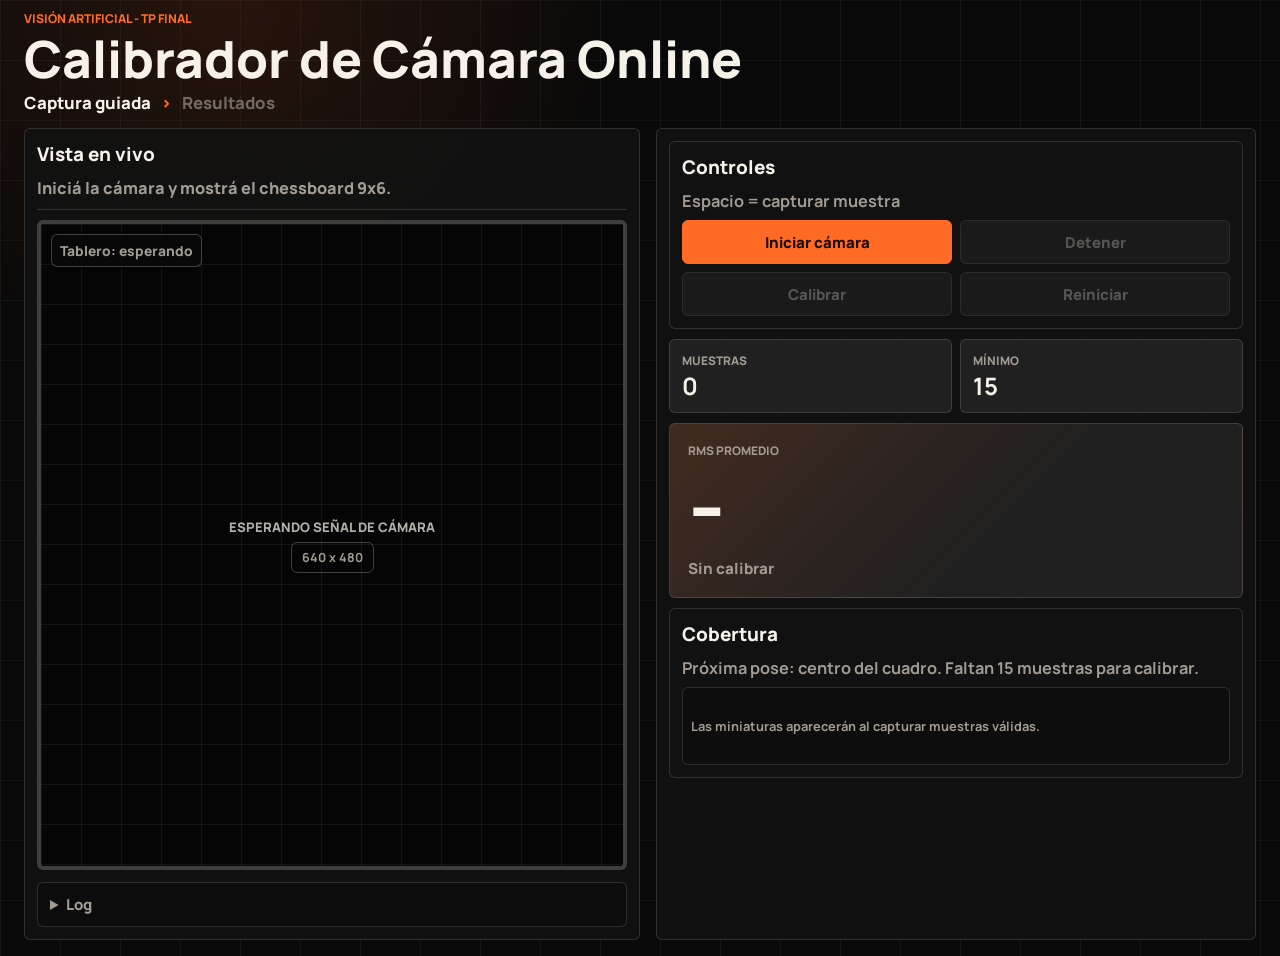
==== commit 21d45ad9: "update: presentation polish" ====
--- a/index.html
+++ b/index.html
@@ -3,7 +3,7 @@
 <head>
     <meta charset="UTF-8">
     <meta name="viewport" content="width=device-width, initial-scale=1.0">
-    <title>Calibrador de Camara Online</title>
+    <title>Calibrador de Cámara Online</title>
     <link rel="stylesheet" href="styles.css">
 </head>
 <body class="phase-capture">
@@ -12,16 +12,12 @@
             <p class="eyebrow">Visión Artificial - TP Final</p>
             <h1>Calibrador de Cámara Online</h1>
         </div>
-        <div class="status-stack" aria-live="polite">
-            <span class="status-pill" id="opencvStatus">OpenCV: cargando</span>
-            <span class="status-pill muted" id="cameraStatus">Cámara: detenida</span>
-        </div>
     </header>
 
     <section class="flow-breadcrumb" aria-label="Flujo de trabajo">
-        <span class="flow-phase active" data-phase="capture">Capturar muestras</span>
+        <span class="flow-phase active" data-phase="capture">Captura guiada</span>
         <span class="flow-separator" aria-hidden="true">›</span>
-        <span class="flow-phase" data-phase="calibrate">Calibrar y corregir</span>
+        <span class="flow-phase" data-phase="calibrate">Resultados</span>
     </section>
 
     <main class="workspace">
@@ -29,7 +25,7 @@
             <div class="viewer-toolbar">
                 <div>
                     <h2>Vista en vivo</h2>
-                    <p id="viewerHint">Inicia la cámara y mostr&aacute; el chessboard 9x6.</p>
+                    <p id="viewerHint">Iniciá la cámara y mostrá el chessboard 9x6.</p>
                 </div>
             </div>
 
@@ -57,6 +53,7 @@
                 <summary>Log</summary>
                 <pre id="logOutput">Inicializando aplicación...</pre>
             </details>
+
         </section>
 
         <aside class="side-panel" aria-label="Controles de calibración">
@@ -83,30 +80,33 @@
             </section>
 
             <section class="rms-hero rms-card" id="rmsCard" aria-label="Calidad de calibración">
-                <span>RMS</span>
+                <span>RMS promedio</span>
                 <strong id="rmsValue">-</strong>
                 <small id="rmsQuality">Esperando muestras</small>
             </section>
 
             <section class="control-group coverage-card">
                 <h2>Cobertura</h2>
-                <p id="poseHint" class="coverage-hint">Proxima pose: centro del cuadro.</p>
+                <p id="poseHint" class="coverage-hint">Próxima pose: centro del cuadro.</p>
                 <div class="sample-strip" id="sampleStrip" aria-label="Muestras capturadas">
-                    <span class="empty-strip">Las miniaturas apareceran al capturar muestras validas.</span>
+                    <span class="empty-strip">Las miniaturas aparecerán al capturar muestras válidas.</span>
                 </div>
             </section>
 
             <section class="control-group results-card" id="resultsCard" hidden>
                 <h2>Resultados</h2>
-                <div class="result-box">
-                    <h3>Matriz K</h3>
-                    <div class="matrix-box empty" id="cameraMatrix">Sin calibración</div>
-                </div>
-                <div class="result-box">
-                    <h3>Coeficientes</h3>
-                    <div class="coeff-grid empty" id="distCoeffs">Sin calibración</div>
+                <div class="results-grid">
+                    <div class="result-box matrix-result">
+                        <h3>Matriz K</h3>
+                        <div class="matrix-box empty" id="cameraMatrix">Sin calibración</div>
+                    </div>
+                    <div class="result-box coeff-result">
+                        <h3>Coeficientes</h3>
+                        <div class="coeff-grid empty" id="distCoeffs">Sin calibración</div>
+                    </div>
                 </div>
             </section>
+
         </aside>
     </main>
 
--- a/styles.css
+++ b/styles.css
@@ -127,8 +127,7 @@
 .app-header {
     display: flex;
     align-items: flex-end;
-    justify-content: space-between;
-    gap: 24px;
+    justify-content: flex-start;
     max-width: var(--page-max);
     margin: 0 auto;
     padding: 10px var(--page-pad) 8px;
@@ -141,44 +140,6 @@
     letter-spacing: 0;
     color: var(--accent);
     text-transform: uppercase;
-}
-
-.status-stack {
-    display: flex;
-    flex-wrap: wrap;
-    justify-content: flex-end;
-    gap: 8px;
-}
-
-.status-pill {
-    display: inline-flex;
-    align-items: center;
-    min-height: 34px;
-    border: 1px solid rgba(85, 213, 127, 0.42);
-    border-radius: 999px;
-    padding: 0 12px;
-    font-size: 0.88rem;
-    font-weight: 800;
-    color: #baf1ca;
-    background: rgba(85, 213, 127, 0.12);
-}
-
-.status-pill.muted {
-    border-color: var(--line);
-    color: var(--muted);
-    background: rgba(246, 242, 234, 0.04);
-}
-
-.status-pill.warn {
-    border-color: rgba(255, 193, 90, 0.42);
-    color: #ffcf82;
-    background: rgba(255, 193, 90, 0.1);
-}
-
-.status-pill.danger {
-    border-color: rgba(255, 107, 107, 0.42);
-    color: #ffabab;
-    background: rgba(255, 107, 107, 0.1);
 }
 
 .flow-breadcrumb {
@@ -207,9 +168,9 @@
 
 .workspace {
     display: grid;
-    grid-template-columns: minmax(0, 1fr) minmax(420px, 520px);
+    grid-template-columns: minmax(0, 1fr) minmax(480px, 600px);
     gap: 16px;
-    align-items: start;
+    align-items: stretch;
     max-width: var(--page-max);
     margin: 0 auto;
     padding: 0 var(--page-pad) 16px;
@@ -228,6 +189,7 @@
 }
 
 .viewer-panel {
+    align-self: stretch;
     padding: 12px;
 }
 
@@ -403,8 +365,10 @@
 }
 
 .side-panel {
-    display: grid;
+    display: flex;
+    flex-direction: column;
     gap: 10px;
+    align-self: stretch;
     padding: 12px;
 }
 
@@ -556,6 +520,17 @@
 .results-card {
     display: grid;
     gap: 12px;
+    padding: 12px;
+    flex: 1 1 auto;
+    align-content: start;
+    min-height: 0;
+}
+
+.results-grid {
+    display: grid;
+    grid-template-columns: 1fr;
+    gap: 10px;
+    align-items: stretch;
 }
 
 .result-box {
@@ -565,7 +540,7 @@
 .matrix-box,
 .coeff-grid,
 pre {
-    overflow: auto;
+    overflow: hidden;
     min-width: 0;
     border: 1px solid var(--line);
     border-radius: var(--radius);
@@ -589,15 +564,16 @@
 .matrix-grid {
     display: grid;
     grid-template-columns: repeat(3, minmax(0, 1fr));
-    gap: 8px;
+    gap: 7px;
 }
 
 .matrix-cell,
 .coeff-item {
     border: 1px solid var(--line);
     border-radius: var(--radius);
-    padding: 10px;
+    padding: 8px;
     background: var(--panel-strong);
+    min-width: 0;
 }
 
 .matrix-cell span,
@@ -618,16 +594,16 @@
 .matrix-cell strong,
 .coeff-item strong {
     display: block;
-    overflow-wrap: anywhere;
     font-family: ui-monospace, SFMono-Regular, Menlo, Consolas, monospace;
-    font-size: clamp(0.9rem, 1.1vw, 1.08rem);
-    font-weight: 800;
+    font-size: clamp(0.78rem, 0.9vw, 0.95rem);
+    font-weight: 800;
+    white-space: nowrap;
 }
 
 .coeff-grid:not(.empty) {
     display: grid;
     grid-template-columns: repeat(5, minmax(0, 1fr));
-    gap: 8px;
+    gap: 7px;
 }
 
 .log-panel {
@@ -645,6 +621,7 @@
 }
 
 pre {
+    overflow: auto;
     max-height: 170px;
     margin: 0 12px 12px;
     padding: 10px;
@@ -658,34 +635,32 @@
     }
 
     .workspace {
-        grid-template-columns: minmax(0, 1fr) 560px;
-    }
-}
-
-@media (max-width: 1060px) {
+        grid-template-columns: minmax(0, 1fr) 640px;
+    }
+}
+
+@media (max-width: 1180px) {
     .app-header {
         align-items: flex-start;
         flex-direction: column;
     }
 
-    .status-stack {
-        justify-content: flex-start;
-    }
-
     .workspace {
         grid-template-columns: 1fr;
     }
 
     .side-panel {
+        display: grid;
         grid-template-columns: repeat(2, minmax(0, 1fr));
     }
 
+    .results-card,
     .metrics-grid,
     .rms-hero,
-    .coverage-card,
-    .results-card {
+    .coverage-card {
         grid-column: 1 / -1;
     }
+
 
     .canvas-shell {
         height: auto;
@@ -714,7 +689,8 @@
 
     .button-grid,
     .metrics-grid,
-    .coeff-grid:not(.empty) {
+    .coeff-grid:not(.empty),
+    .matrix-grid {
         grid-template-columns: 1fr;
     }
 
